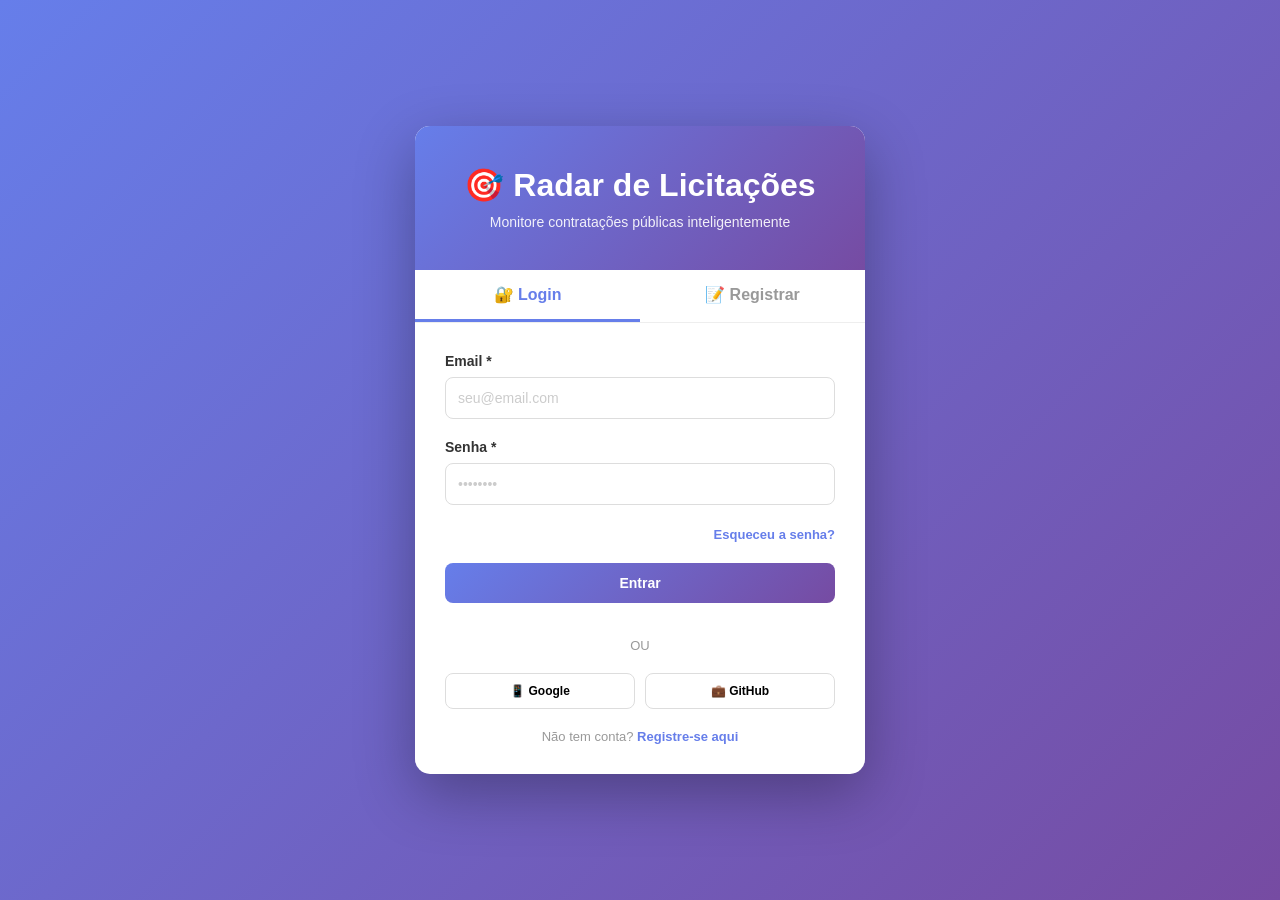
==== static/index.html @ a15a13d7 "🚀 Radar v1.0" ====
<!DOCTYPE html>
<html lang="pt-BR">
<head>
    <meta charset="UTF-8">
    <meta name="viewport" content="width=device-width, initial-scale=1.0">
    <title>🔐 Login - Radar de Licitações</title>
    <style>
        * { margin: 0; padding: 0; box-sizing: border-box; }
        
        body {
            font-family: 'Segoe UI', Tahoma, Geneva, Verdana, sans-serif;
            background: linear-gradient(135deg, #667eea 0%, #764ba2 100%);
            min-height: 100vh;
            display: flex;
            align-items: center;
            justify-content: center;
            padding: 20px;
        }
        
        .container {
            background: white;
            border-radius: 15px;
            box-shadow: 0 20px 60px rgba(0,0,0,0.3);
            max-width: 450px;
            width: 100%;
            overflow: hidden;
        }
        
        .header {
            background: linear-gradient(135deg, #667eea 0%, #764ba2 100%);
            color: white;
            padding: 40px 30px;
            text-align: center;
        }
        
        .header h1 {
            font-size: 32px;
            margin-bottom: 10px;
        }
        
        .header p {
            font-size: 14px;
            opacity: 0.9;
        }
        
        .tabs {
            display: flex;
            border-bottom: 1px solid #eee;
        }
        
        .tab {
            flex: 1;
            padding: 15px;
            text-align: center;
            cursor: pointer;
            border-bottom: 3px solid transparent;
            color: #999;
            font-weight: 600;
            transition: all 0.3s;
        }
        
        .tab.active {
            color: #667eea;
            border-bottom-color: #667eea;
        }
        
        .tab-content {
            display: none;
            padding: 30px;
        }
        
        .tab-content.active {
            display: block;
        }
        
        .form-group {
            margin-bottom: 20px;
        }
        
        .form-group label {
            display: block;
            margin-bottom: 8px;
            color: #333;
            font-weight: 600;
            font-size: 14px;
        }
        
        .form-group input,
        .form-group select {
            width: 100%;
            padding: 12px;
            border: 1px solid #ddd;
            border-radius: 8px;
            font-size: 14px;
            font-family: inherit;
            transition: all 0.3s;
        }
        
        .form-group input:focus,
        .form-group select:focus {
            outline: none;
            border-color: #667eea;
            box-shadow: 0 0 0 3px rgba(102, 126, 234, 0.1);
        }
        
        .form-group input::placeholder {
            color: #ccc;
        }
        
        .forgot-password {
            text-align: right;
            margin-bottom: 20px;
        }
        
        .forgot-password a {
            color: #667eea;
            text-decoration: none;
            font-size: 13px;
            font-weight: 600;
        }
        
        .forgot-password a:hover {
            text-decoration: underline;
        }
        
        .btn-submit {
            width: 100%;
            background: linear-gradient(135deg, #667eea 0%, #764ba2 100%);
            color: white;
            border: none;
            padding: 12px;
            border-radius: 8px;
            font-weight: 600;
            font-size: 14px;
            cursor: pointer;
            transition: all 0.3s;
            margin-bottom: 15px;
        }
        
        .btn-submit:hover {
            transform: translateY(-2px);
            box-shadow: 0 5px 15px rgba(102, 126, 234, 0.4);
        }
        
        .divider {
            text-align: center;
            margin: 20px 0;
            font-size: 13px;
            color: #999;
        }
        
        .social-login {
            display: grid;
            grid-template-columns: 1fr 1fr;
            gap: 10px;
        }
        
        .social-btn {
            padding: 10px;
            border: 1px solid #ddd;
            border-radius: 8px;
            background: white;
            cursor: pointer;
            font-weight: 600;
            font-size: 12px;
            transition: all 0.3s;
        }
        
        .social-btn:hover {
            border-color: #667eea;
            color: #667eea;
        }
        
        .terms {
            font-size: 12px;
            color: #999;
            margin-bottom: 20px;
            line-height: 1.6;
        }
        
        .terms a {
            color: #667eea;
            text-decoration: none;
        }
        
        .form-row {
            display: grid;
            grid-template-columns: 1fr 1fr;
            gap: 15px;
        }
        
        .info-box {
            background: #e8eaf6;
            border-left: 4px solid #667eea;
            padding: 12px;
            border-radius: 4px;
            font-size: 13px;
            color: #333;
            margin-bottom: 20px;
        }
        
        .info-box strong {
            color: #667eea;
        }
    </style>
</head>
<body>
    <div class="container">
        <div class="header">
            <h1>🎯 Radar de Licitações</h1>
            <p>Monitore contratações públicas inteligentemente</p>
        </div>
        
        <div class="tabs">
            <div class="tab active" onclick="switchTab(0)">🔐 Login</div>
            <div class="tab" onclick="switchTab(1)">📝 Registrar</div>
        </div>
        
        <!-- TAB: LOGIN -->
        <div class="tab-content active">
            <div class="form-group">
                <label>Email *</label>
                <input type="email" placeholder="seu@email.com" value="">
            </div>
            
            <div class="form-group">
                <label>Senha *</label>
                <input type="password" placeholder="••••••••" value="">
            </div>
            
            <div class="forgot-password">
                <a href="#">Esqueceu a senha?</a>
            </div>
            
            <button class="btn-submit">Entrar</button>
            
            <div class="divider">OU</div>
            
            <div class="social-login">
                <button class="social-btn">📱 Google</button>
                <button class="social-btn">💼 GitHub</button>
            </div>
            
            <div style="text-align: center; margin-top: 20px; font-size: 13px; color: #999;">
                Não tem conta? <span style="color: #667eea; cursor: pointer; font-weight: 600;" onclick="switchTab(1)">Registre-se aqui</span>
            </div>
        </div>
        
        <!-- TAB: REGISTRO -->
        <div class="tab-content">
            <div class="info-box">
                <strong>✨ Dica:</strong> Você pode testar com: teste@radar.com / 123456
            </div>
            
            <div class="form-group">
                <label>Nome Completo *</label>
                <input type="text" placeholder="Seu Nome" value="">
            </div>
            
            <div class="form-group">
                <label>Email *</label>
                <input type="email" placeholder="seu@email.com" value="">
            </div>
            
            <div class="form-group">
                <label>CNPJ da Empresa *</label>
                <input type="text" placeholder="00.000.000/0000-00" value="">
            </div>
            
            <div class="form-group">
                <label>Nome da Empresa *</label>
                <input type="text" placeholder="Sua Empresa" value="">
            </div>
            
            <div class="form-row">
                <div class="form-group">
                    <label>Telefone/WhatsApp</label>
                    <input type="tel" placeholder="(21) 9999-9999" value="">
                </div>
                <div class="form-group">
                    <label>Estado *</label>
                    <select>
                        <option>Selecione...</option>
                        <option selected>RJ</option>
                        <option>SP</option>
                        <option>MG</option>
                        <option>BA</option>
                        <option>SC</option>
                    </select>
                </div>
            </div>
            
            <div class="form-group">
                <label>Senha *</label>
                <input type="password" placeholder="Crie uma senha forte" value="">
            </div>
            
            <div class="form-group">
                <label>Confirmar Senha *</label>
                <input type="password" placeholder="Repita a senha" value="">
            </div>
            
            <div class="terms">
                Ao criar uma conta, você concorda com nossos 
                <a href="#">Termos de Serviço</a> e 
                <a href="#">Política de Privacidade</a>
            </div>
            
            <button class="btn-submit">Criar Conta</button>
            
            <div style="text-align: center; margin-top: 20px; font-size: 13px; color: #999;">
                Já tem conta? <span style="color: #667eea; cursor: pointer; font-weight: 600;" onclick="switchTab(0)">Faça login aqui</span>
            </div>
        </div>
    </div>
    
    <script>
        function switchTab(index) {
            const tabs = document.querySelectorAll('.tab');
            const contents = document.querySelectorAll('.tab-content');
            
            tabs.forEach(tab => tab.classList.remove('active'));
            contents.forEach(content => content.classList.remove('active'));
            
            tabs[index].classList.add('active');
            contents[index].classList.add('active');
        }
    </script>
</body>
</html>
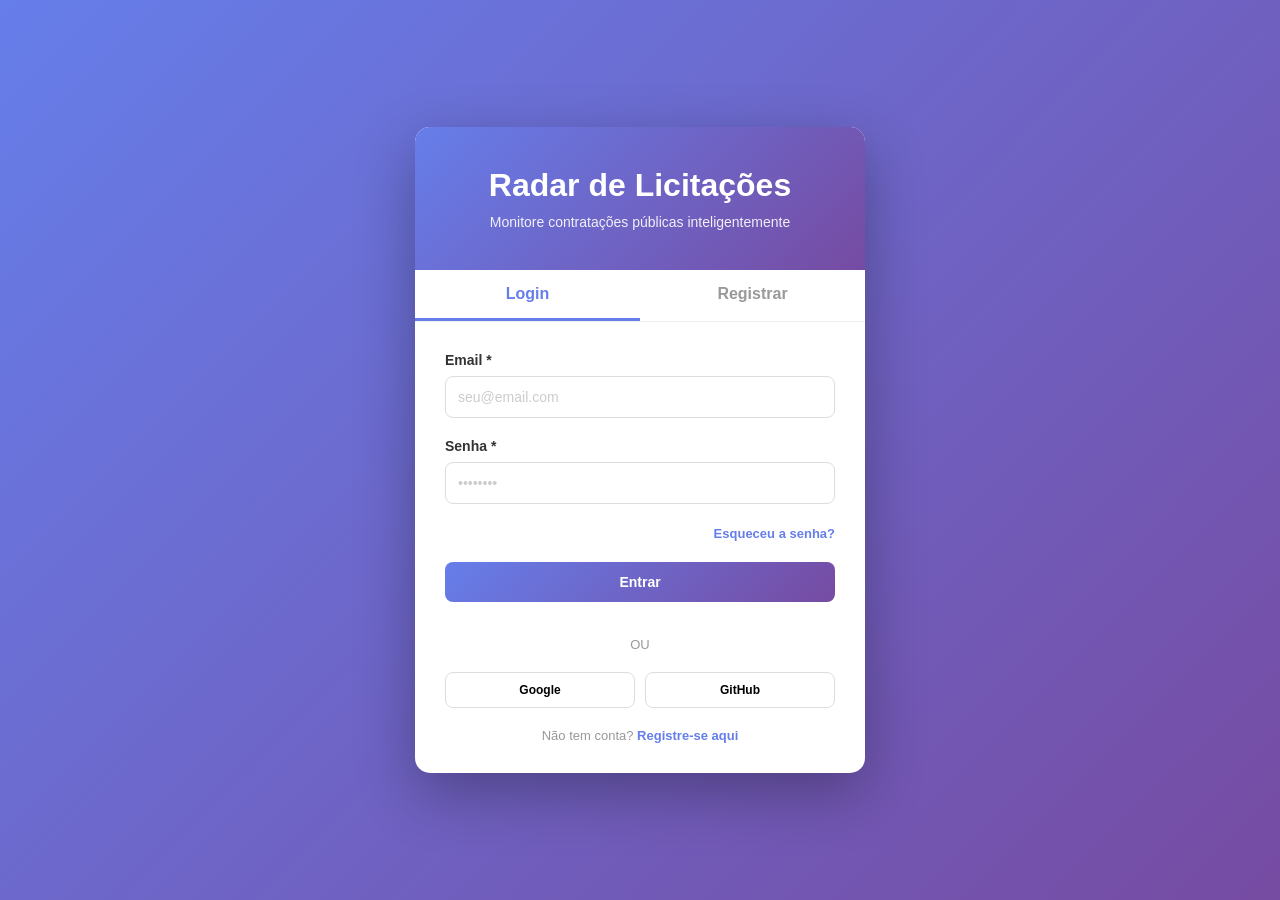
==== commit 69980fcf: "feat(mesa): integra visualizacao dinamica de detalhes, corrige menu e rotas de processos" ====
--- a/static/index.html
+++ b/static/index.html
@@ -3,7 +3,7 @@
 <head>
     <meta charset="UTF-8">
     <meta name="viewport" content="width=device-width, initial-scale=1.0">
-    <title>🔐 Login - Radar de Licitações</title>
+    <title>Login - Radar de Licitações</title>
     <style>
         * { margin: 0; padding: 0; box-sizing: border-box; }
         
@@ -207,13 +207,13 @@
 <body>
     <div class="container">
         <div class="header">
-            <h1>🎯 Radar de Licitações</h1>
+            <h1>Radar de Licitações</h1>
             <p>Monitore contratações públicas inteligentemente</p>
         </div>
         
         <div class="tabs">
-            <div class="tab active" onclick="switchTab(0)">🔐 Login</div>
-            <div class="tab" onclick="switchTab(1)">📝 Registrar</div>
+            <div class="tab active" onclick="switchTab(0)">Login</div>
+            <div class="tab" onclick="switchTab(1)">Registrar</div>
         </div>
         
         <!-- TAB: LOGIN -->
@@ -237,19 +237,18 @@
             <div class="divider">OU</div>
             
             <div class="social-login">
-                <button class="social-btn">📱 Google</button>
-                <button class="social-btn">💼 GitHub</button>
-            </div>
-            
-            <div style="text-align: center; margin-top: 20px; font-size: 13px; color: #999;">
-                Não tem conta? <span style="color: #667eea; cursor: pointer; font-weight: 600;" onclick="switchTab(1)">Registre-se aqui</span>
+                <button class="social-btn">Google</button>
+                <button class="social-btn">GitHub</button>
+            </div>
+            
+            <div style="text-align: center; margin-top: 20px; font-size: 13px; color: #999;">Não tem conta? <span style="color: #667eea; cursor: pointer; font-weight: 600;" onclick="switchTab(1)">Registre-se aqui</span>
             </div>
         </div>
         
         <!-- TAB: REGISTRO -->
         <div class="tab-content">
             <div class="info-box">
-                <strong>✨ Dica:</strong> Você pode testar com: teste@radar.com / 123456
+                <strong>Dica:</strong>Você pode testar com: teste@radar.com / 123456
             </div>
             
             <div class="form-group">
@@ -300,31 +299,138 @@
                 <input type="password" placeholder="Repita a senha" value="">
             </div>
             
-            <div class="terms">
-                Ao criar uma conta, você concorda com nossos 
-                <a href="#">Termos de Serviço</a> e 
+            <div class="terms">Ao criar uma conta, você concorda com nossos 
+                <a href="#">Termos de Serviço</a>e 
                 <a href="#">Política de Privacidade</a>
             </div>
             
             <button class="btn-submit">Criar Conta</button>
             
-            <div style="text-align: center; margin-top: 20px; font-size: 13px; color: #999;">
-                Já tem conta? <span style="color: #667eea; cursor: pointer; font-weight: 600;" onclick="switchTab(0)">Faça login aqui</span>
+            <div style="text-align: center; margin-top: 20px; font-size: 13px; color: #999;">Já tem conta? <span style="color: #667eea; cursor: pointer; font-weight: 600;" onclick="switchTab(0)">Faça login aqui</span>
             </div>
         </div>
     </div>
     
-    <script>
-        function switchTab(index) {
-            const tabs = document.querySelectorAll('.tab');
-            const contents = document.querySelectorAll('.tab-content');
-            
-            tabs.forEach(tab => tab.classList.remove('active'));
-            contents.forEach(content => content.classList.remove('active'));
-            
-            tabs[index].classList.add('active');
-            contents[index].classList.add('active');
-        }
+    <script>function switchTab(index) {
+            const tabs = document.querySelectorAll(".tab");
+            const contents = document.querySelectorAll(".tab-content");
+            tabs.forEach(tab =>tab.classList.remove("active"));
+            contents.forEach(content =>content.classList.remove("active"));
+            tabs[index].classList.add("active");
+            contents[index].classList.add("active");
+        }
+
+        // Login
+        const loginTab = document.querySelectorAll(".tab-content")[0];
+        const loginEmailInput = loginTab.querySelector("input[type=email]");
+        const loginPassInput = loginTab.querySelector("input[type=password]");
+        const loginBtn = loginTab.querySelector(".btn-submit");
+
+        loginBtn.addEventListener("click", async (e) => {
+            e.preventDefault();
+            const email = loginEmailInput.value.trim();
+            const password = loginPassInput.value;
+
+            if (!email || !password) {
+                alert("Por favor, preencha email e senha.");
+                return;
+            }
+
+            loginBtn.textContent = "Entrando...";
+            loginBtn.disabled = true;
+
+            try {
+                // Tenta envio em JSON para /api/users/login
+                let res = await fetch("/api/users/login", {
+                    method: "POST",
+                    headers: { "Content-Type": "application/json" },
+                    body: JSON.stringify({ email, password })
+                });
+
+                // Se o backend esperar form-data (OAuth2), faz o fallback
+                if (res.status === 422) {
+                    const formData = new URLSearchParams();
+                    formData.append("username", email);
+                    formData.append("password", password);
+                    res = await fetch("/api/users/login", {
+                        method: "POST",
+                        headers: { "Content-Type": "application/x-www-form-urlencoded" },
+                        body: formData
+                    });
+                }
+
+                const data = await res.json();
+                if (!res.ok) {
+                    throw new Error(data.detail || "Falha no login");
+                }
+
+                // Armazena o token de autenticacao
+                const token = data.access_token || data.token;
+                if (token) {
+                    localStorage.setItem("radar_token", token);
+                }
+
+                // Redireciona para o dashboard se existir ou recarrega
+                window.location.href = "/static/dashboard.html";
+            } catch (err) {
+                alert("Erro ao entrar: " + err.message);
+            } finally {
+                loginBtn.textContent = "Entrar";
+                loginBtn.disabled = false;
+            }
+        });
+
+        // Registro
+        const regTab = document.querySelectorAll(".tab-content")[1];
+        const regInputs = regTab.querySelectorAll("input");
+        const regName = regInputs[0];
+        const regEmail = regInputs[1];
+        const regCnpj = regInputs[2];
+        const regCompany = regInputs[3];
+        const regPhone = regInputs[4];
+        const regPass = regInputs[5];
+        const regPassConfirm = regInputs[6];
+        const regBtn = regTab.querySelector(".btn-submit");
+
+        regBtn.addEventListener("click", async (e) => {
+            e.preventDefault();
+            if (regPass.value !== regPassConfirm.value) {
+                alert("As senhas nao conferem.");
+                return;
+            }
+
+            regBtn.textContent = "Criando...";
+            regBtn.disabled = true;
+
+            try {
+                const res = await fetch("/api/users/register", {
+                    method: "POST",
+                    headers: { "Content-Type": "application/json" },
+                    body: JSON.stringify({
+                        email: regEmail.value.trim(),
+                        password: regPass.value,
+                        cnpj: regCnpj.value.replace(/\D/g, "") || "00000000000191",
+                        company_name: regCompany.value.trim() || regName.value.trim() || "Empresa",
+                        phone: regPhone.value.trim()
+                    })
+                });
+
+                const data = await res.json();
+                if (!res.ok) {
+                    throw new Error(data.detail || "Erro no cadastro");
+                }
+
+                alert("Conta criada com sucesso! Faça login.");
+                switchTab(0);
+                loginEmailInput.value = regEmail.value.trim();
+                loginPassInput.value = regPass.value;
+            } catch (err) {
+                alert("Erro ao cadastrar: " + err.message);
+            } finally {
+                regBtn.textContent = "Criar Conta";
+                regBtn.disabled = false;
+            }
+        });
     </script>
 </body>
-</html>
+</html>
